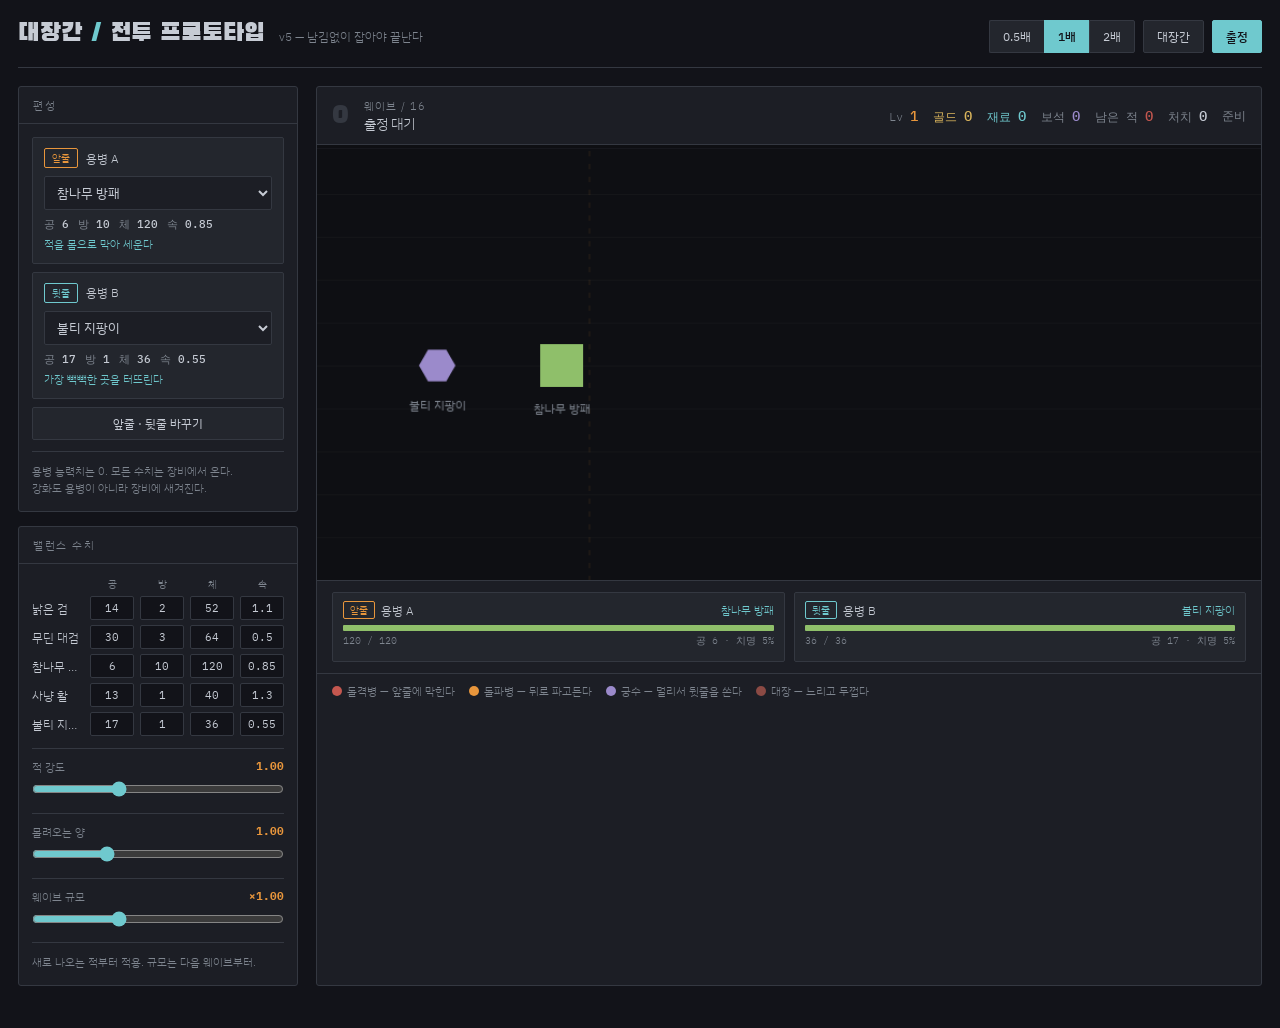
==== index.html @ 44322d77 "성장 구조 세 갈래 구현: 전투 중 레벨업 + 보석 + 영구 노드 트리 전투 중 레벨업 (DESIGN 4.1) - 적 처치 → 경험치. 레벨업 순간 멈추고 강화 카드 3택 + 골드" ====
<!DOCTYPE html>
<html lang="ko">
<head>
<meta charset="UTF-8">
<meta name="viewport" content="width=device-width, initial-scale=1.0">
<title>대장간 — 전투 프로토타입 v5</title>
<link rel="preconnect" href="https://fonts.googleapis.com">
<link rel="preconnect" href="https://fonts.gstatic.com" crossorigin>
<link href="https://fonts.googleapis.com/css2?family=Black+Han+Sans&family=IBM+Plex+Sans+KR:wght@300;400;500;600&family=IBM+Plex+Mono:wght@400;500;600&display=swap" rel="stylesheet">
<link rel="stylesheet" href="style.css">
</head>
<body>
<div class="shell">

<header>
  <h1>대장간 <em>/</em> 전투 프로토타입</h1>
  <span class="tagline">v5 — 남김없이 잡아야 끝난다</span>
  <div class="head-actions">
    <div class="seg" id="speedSeg">
      <button data-sp="0.5">0.5배</button>
      <button data-sp="1" class="on">1배</button>
      <button data-sp="2">2배</button>
    </div>
    <button id="metaBtn">대장간</button>
    <button id="startBtn" class="primary">출정</button>
  </div>
</header>

<main>
  <div>
    <div class="panel" style="margin-bottom:14px">
      <div class="panel-hd">편성</div>
      <div class="panel-bd">
        <div id="mercList"></div>
        <button class="swap-btn" id="swapBtn">앞줄 · 뒷줄 바꾸기</button>
        <p class="note">용병 능력치는 0. 모든 수치는 장비에서 온다.<br>
          강화도 용병이 아니라 장비에 새겨진다.</p>
      </div>
    </div>
    <div class="panel">
      <div class="panel-hd">밸런스 수치</div>
      <div class="panel-bd">
        <div class="bal-grid" id="balGrid"></div>
        <div class="slider-row">
          <label>적 강도 <b id="foeMulLbl">1.00</b></label>
          <input type="range" id="foeMul" min="0.4" max="2.2" step="0.05" value="1">
        </div>
        <div class="slider-row">
          <label>몰려오는 양 <b id="rateLbl">1.00</b></label>
          <input type="range" id="rate" min="0.4" max="2.5" step="0.05" value="1">
        </div>
        <div class="slider-row">
          <label>웨이브 규모 <b id="sizeLbl">×1.00</b></label>
          <input type="range" id="wsize" min="0.5" max="2" step="0.05" value="1">
        </div>
        <p class="note">새로 나오는 적부터 적용. 규모는 다음 웨이브부터.</p>
      </div>
    </div>
  </div>

  <div class="panel arena" id="arena">
    <div class="hud">
      <div class="wave-num" id="waveNum">0</div>
      <div>
        <div class="hud-meta">웨이브 / 16</div>
        <div class="hud-title" id="waveTitle">출정 대기</div>
      </div>
      <div class="hud-right">
        <div class="hud-stat">Lv <b id="lvTxt" style="color:var(--heat)">1</b></div>
        <div class="hud-stat g">골드 <b id="goldTxt" style="color:var(--gold)">0</b></div>
        <div class="hud-stat m">재료 <b id="matTxt" style="color:var(--quench)">0</b></div>
        <div class="hud-stat">보석 <b id="gemTxt" style="color:var(--violet)">0</b></div>
        <div class="hud-stat">남은 적 <b id="aliveTxt" style="color:var(--blood)">0</b></div>
        <div class="hud-stat">처치 <b id="killTxt">0</b></div>
        <div class="hud-stat" id="statusTxt">준비</div>
      </div>
    </div>
    <div class="timebar"><i id="timeFill"></i></div>
    <div class="xpbar"><i id="xpFill"></i></div>
    <div class="canvas-wrap"><canvas id="cv" width="880" height="400"></canvas></div>
    <div class="crew" id="crew"></div>
    <div class="legend">
      <span class="lg"><i class="dot" style="background:#C4574F"></i>돌격병 — 앞줄에 막힌다</span>
      <span class="lg"><i class="dot" style="background:#E8963C"></i>돌파병 — 뒤로 파고든다</span>
      <span class="lg"><i class="dot" style="background:#9B8ACB"></i>궁수 — 멀리서 뒷줄을 쏜다</span>
      <span class="lg"><i class="dot" style="background:#8B4A44"></i>대장 — 느리고 두껍다</span>
    </div>
  </div>
</main>
</div>

<!-- ES 모듈이 아니라 일반 스크립트 나열이다. file://로 바로 열어도 돌아가게 하기 위함.
     전역 공유 상태는 state.js 한 곳에만 둔다. 로드 순서: 데이터 → 상태 → 전투 → 렌더 → UI → 메인 -->
<script src="data/equipment.js"></script>
<script src="data/foes.js"></script>
<script src="data/upgrades.js"></script>
<script src="data/waves.js"></script>
<script src="data/gems.js"></script>
<script src="data/nodes.js"></script>
<script src="state.js"></script>
<script src="meta.js"></script>
<script src="combat/units.js"></script>
<script src="combat/loot.js"></script>
<script src="combat/damage.js"></script>
<script src="combat/actions.js"></script>
<script src="combat/wave.js"></script>
<script src="render/fx.js"></script>
<script src="render/draw.js"></script>
<script src="ui/loadout.js"></script>
<script src="ui/balance.js"></script>
<script src="ui/crew.js"></script>
<script src="ui/forge.js"></script>
<script src="ui/levelup.js"></script>
<script src="ui/meta.js"></script>
<script src="main.js"></script>
</body>
</html>
---- style.css ----
:root{
  --forge:#121319;--slate:#1C1E25;--panel:#23262D;--edge:#343841;
  --steel:#C6CBD4;--dim:#7E858F;
  --quench:#6FC9CE;--heat:#E8963C;--blood:#C4574F;--ok:#8FBF6A;--violet:#9B8ACB;--gold:#D9B45C;
}
*{box-sizing:border-box;margin:0;padding:0}
body{background:var(--forge);color:var(--steel);font-family:'IBM Plex Sans KR',sans-serif;
  font-weight:300;font-size:14px;-webkit-font-smoothing:antialiased}
.shell{max-width:1320px;margin:0 auto;padding:18px 18px 24px;display:flex;flex-direction:column;min-height:100vh}
header{display:flex;align-items:baseline;gap:14px;flex-wrap:wrap;padding-bottom:14px;border-bottom:1px solid var(--edge)}
h1{font-family:'Black Han Sans',sans-serif;font-size:25px;font-weight:400}
h1 em{font-style:normal;color:var(--quench)}
.tagline{font-size:12px;color:var(--dim)}
.head-actions{margin-left:auto;display:flex;gap:8px;align-items:center;flex-wrap:wrap}

button{font-family:'IBM Plex Sans KR',sans-serif;font-size:12px;background:var(--panel);color:var(--steel);
  border:1px solid var(--edge);border-radius:2px;padding:7px 13px;cursor:pointer;transition:.12s}
button:hover:not(:disabled){background:var(--edge)}
button:focus-visible{outline:2px solid var(--quench);outline-offset:2px}
button.on,button.primary{background:var(--quench);border-color:var(--quench);color:var(--forge);font-weight:500}
button.primary:hover:not(:disabled){background:#8AD9DD}
button:disabled{opacity:.3;cursor:not-allowed}
.seg{display:flex}
.seg button{border-radius:0;border-right-width:0}
.seg button:first-child{border-radius:2px 0 0 2px}
.seg button:last-child{border-radius:0 2px 2px 0;border-right-width:1px}

main{display:grid;grid-template-columns:280px 1fr;gap:18px;padding:18px 0;flex:1}
@media(max-width:980px){main{grid-template-columns:1fr}}
.panel{background:var(--slate);border:1px solid var(--edge);border-radius:3px}
.panel-hd{padding:10px 14px;border-bottom:1px solid var(--edge);font-size:11px;letter-spacing:.14em;
  color:var(--dim);text-transform:uppercase;display:flex;align-items:center;gap:8px}
.panel-bd{padding:13px}

.merc-row{border:1px solid var(--edge);border-radius:2px;background:var(--panel);padding:10px 11px;margin-bottom:8px}
.merc-top{display:flex;align-items:center;gap:8px;margin-bottom:8px;font-size:12px}
.rowtag{font-size:10px;padding:2px 7px;border-radius:2px;border:1px solid var(--edge);color:var(--dim)}
.rowtag.front{border-color:var(--heat);color:var(--heat)}
.rowtag.back{border-color:var(--quench);color:var(--quench)}
select{width:100%;background:var(--slate);color:var(--steel);border:1px solid var(--edge);border-radius:2px;
  padding:6px 8px;font-family:inherit;font-size:12.5px;cursor:pointer}
.derived{display:flex;gap:9px;margin-top:7px;font-size:11px;color:var(--dim);font-family:'IBM Plex Mono',monospace;flex-wrap:wrap}
.derived b{color:var(--steel);font-weight:500}
.trait-note{font-size:11px;color:var(--quench);margin-top:5px;line-height:1.45}
.warn-note{font-size:11px;color:var(--heat);margin-top:5px;line-height:1.45}
.note{font-size:11px;color:var(--dim);line-height:1.6;margin-top:11px;padding-top:11px;border-top:1px solid var(--edge)}
.swap-btn{width:100%}

.bal-grid{display:grid;grid-template-columns:1fr auto auto auto auto;gap:5px 6px;align-items:center;font-size:11px}
.bal-grid .hd{color:var(--dim);font-size:10px;text-align:center}
.bal-grid .nm{font-size:11.5px;white-space:nowrap;overflow:hidden;text-overflow:ellipsis}
.bal-grid input{width:44px;background:var(--forge);color:var(--steel);border:1px solid var(--edge);
  border-radius:2px;padding:4px 2px;text-align:center;font-family:'IBM Plex Mono',monospace;font-size:11px}
.slider-row{margin-top:12px;padding-top:10px;border-top:1px solid var(--edge)}
.slider-row label{display:flex;justify-content:space-between;font-size:11px;color:var(--dim);margin-bottom:6px}
.slider-row label b{color:var(--heat);font-family:'IBM Plex Mono',monospace}
input[type=range]{width:100%;accent-color:var(--quench)}

/* arena */
.arena{position:relative;display:flex;flex-direction:column}
.hud{display:flex;align-items:center;gap:15px;padding:11px 15px;border-bottom:1px solid var(--edge);flex-wrap:wrap}
.wave-num{font-family:'Black Han Sans',sans-serif;font-size:28px;line-height:.9;color:var(--edge)}
.wave-num.live{color:var(--heat)}
.hud-meta{font-size:10.5px;color:var(--dim);letter-spacing:.1em;text-transform:uppercase}
.hud-title{font-size:13.5px}
.hud-stat{font-family:'IBM Plex Mono',monospace;font-size:11.5px;color:var(--dim);white-space:nowrap}
.hud-stat b{color:var(--steel);font-weight:500;font-size:14px}
.hud-right{margin-left:auto;display:flex;gap:15px;align-items:center;flex-wrap:wrap}
.timebar{height:3px;background:#0E0F13}
.timebar i{display:block;height:100%;background:var(--heat);width:0}
.canvas-wrap{position:relative;background:#0E0F13}
canvas{display:block;width:100%;height:auto}

.crew{display:flex;gap:9px;padding:11px 15px;border-top:1px solid var(--edge);flex-wrap:wrap}
.cw{flex:1;min-width:158px;border:1px solid var(--edge);border-radius:2px;padding:8px 10px;background:var(--panel)}
.cw-top{display:flex;align-items:center;gap:6px;font-size:11.5px;margin-bottom:6px}
.cw-tag{font-size:9.5px;padding:1px 6px;border-radius:2px;border:1px solid var(--edge);color:var(--dim)}
.cw-tag.front{border-color:var(--heat);color:var(--heat)}
.cw-tag.back{border-color:var(--quench);color:var(--quench)}
.cw-eq{margin-left:auto;color:var(--quench);font-size:10.5px}
.cw-hp{height:6px;background:#0E0F13;border-radius:1px;overflow:hidden}
.cw-hp i{display:block;height:100%;background:var(--ok);width:100%;transition:width .15s}
.cw-hp i.hot{background:var(--heat)}
.cw-num{font-family:'IBM Plex Mono',monospace;font-size:10px;color:var(--dim);margin-top:3px;
  display:flex;justify-content:space-between}
.cw-mods{margin-top:5px;display:flex;flex-wrap:wrap;gap:3px}
.mod{font-size:9.5px;padding:1px 5px;border-radius:2px;background:#2E323B;color:var(--dim)}

/* forge overlay */
.overlay{position:absolute;inset:0;background:rgba(15,16,21,.96);z-index:20;
  display:flex;flex-direction:column;align-items:center;justify-content:center;gap:16px;padding:22px}
.ov-eyebrow{font-size:11px;letter-spacing:.2em;color:var(--heat);text-transform:uppercase}
.ov-title{font-family:'Black Han Sans',sans-serif;font-size:30px}
.ov-sub{font-size:12px;color:var(--dim);text-align:center;max-width:420px;line-height:1.7;margin-top:-8px}
.cards{display:flex;gap:12px;flex-wrap:wrap;justify-content:center}
.card{width:200px;background:var(--panel);border:1px solid var(--edge);border-radius:3px;
  padding:14px;cursor:pointer;text-align:left;transition:.13s;display:flex;flex-direction:column;gap:7px}
.card:hover{border-color:var(--quench);background:#2A2E36;transform:translateY(-2px)}
.card .target{font-size:10px;letter-spacing:.08em;color:var(--heat);text-transform:uppercase}
.card .cname{font-size:14.5px;color:var(--steel)}
.card .cdesc{font-size:11.5px;color:var(--dim);line-height:1.55}
.card .crar{font-size:10px;margin-top:auto;padding-top:6px;border-top:1px solid var(--edge);color:var(--dim)}
.card.rare{border-color:#4A5560}
.card.rare .cname{color:var(--quench)}
.card.epic{border-color:#5A4A6B}
.card.epic .cname{color:var(--violet)}
.ov-row{display:flex;gap:9px;align-items:center;flex-wrap:wrap;justify-content:center}
.purse{display:flex;gap:14px;font-family:'IBM Plex Mono',monospace;font-size:12.5px}
.purse b{font-weight:600}
.g{color:var(--gold)} .m{color:var(--quench)}
.big{font-family:'Black Han Sans',sans-serif;font-size:42px}
.big.win{color:var(--quench)} .big.lose{color:var(--blood)}
.loot{font-family:'IBM Plex Mono',monospace;font-size:12px;color:var(--heat)}

.lvtag{font-size:10.5px;color:var(--heat);font-family:'IBM Plex Mono',monospace}
.pips{display:flex;gap:4px}
.pip{width:15px;height:4px;border-radius:1px;background:#3A3E47;display:block}
.pip.on{background:var(--heat)}
.pip.next{background:var(--quench);box-shadow:0 0 6px rgba(111,201,206,.5)}
.card.rare .pip.on{background:var(--quench)}
.card.epic .pip.on{background:var(--violet)}
.legend{display:flex;gap:14px;flex-wrap:wrap;padding:9px 15px;border-top:1px solid var(--edge);font-size:10.5px;color:var(--dim)}
.lg{display:flex;align-items:center;gap:5px}
.dot{width:10px;height:10px;border-radius:50%}

/* 경험치 바 */
.xpbar{height:3px;background:#0E0F13;border-top:1px solid #16171D}
.xpbar i{display:block;height:100%;background:var(--quench);width:0}

/* 보석 장착 (웨이브 사이 정비) */
.forge-body{display:flex;flex-direction:column;gap:12px;align-items:center;max-width:720px}
.sock-row{display:flex;gap:7px;align-items:center;flex-wrap:wrap;justify-content:center}
.sock-name{font-size:12px;color:var(--steel);min-width:150px;text-align:right}
.slotbtn{width:34px;height:34px;border-radius:3px;border:1px dashed var(--edge);background:#191B21;
  cursor:pointer;display:flex;align-items:center;justify-content:center;font-size:11px;color:var(--dim);padding:0}
.slotbtn.filled{border-style:solid;background:#1E2027}
.gem-inv{display:flex;gap:6px;flex-wrap:wrap;justify-content:center;max-width:660px}
.gemchip{display:inline-flex;align-items:center;gap:5px;border:1px solid var(--edge);background:var(--panel);
  border-radius:2px;padding:4px 8px;font-size:11px;cursor:pointer}
.gemchip.sel{outline:2px solid var(--quench)}
.gemchip .dot2{width:9px;height:9px;border-radius:50%;flex:none}
.gemchip .cnt{color:var(--dim);font-family:'IBM Plex Mono',monospace;font-size:10px}
.gemchip button{padding:1px 7px;font-size:10px}
.forge-hint{font-size:11px;color:var(--dim);text-align:center;line-height:1.6}

/* 대장간 — 영구 노드 트리 */
.meta-wrap{display:flex;flex-direction:column;gap:10px;max-height:62vh;overflow:auto;width:min(680px,92%)}
.meta-weap{border:1px solid var(--edge);border-radius:3px;background:var(--panel);padding:10px 12px}
.meta-weap h3{font-size:13px;margin-bottom:7px;color:var(--quench);font-weight:500}
.node-row{display:flex;align-items:center;gap:10px;font-size:11.5px;padding:3px 0}
.node-row .nn{min-width:96px}
.node-row .ne{color:var(--dim);flex:1}
.node-row button{padding:2px 10px;font-size:11px;min-width:52px}
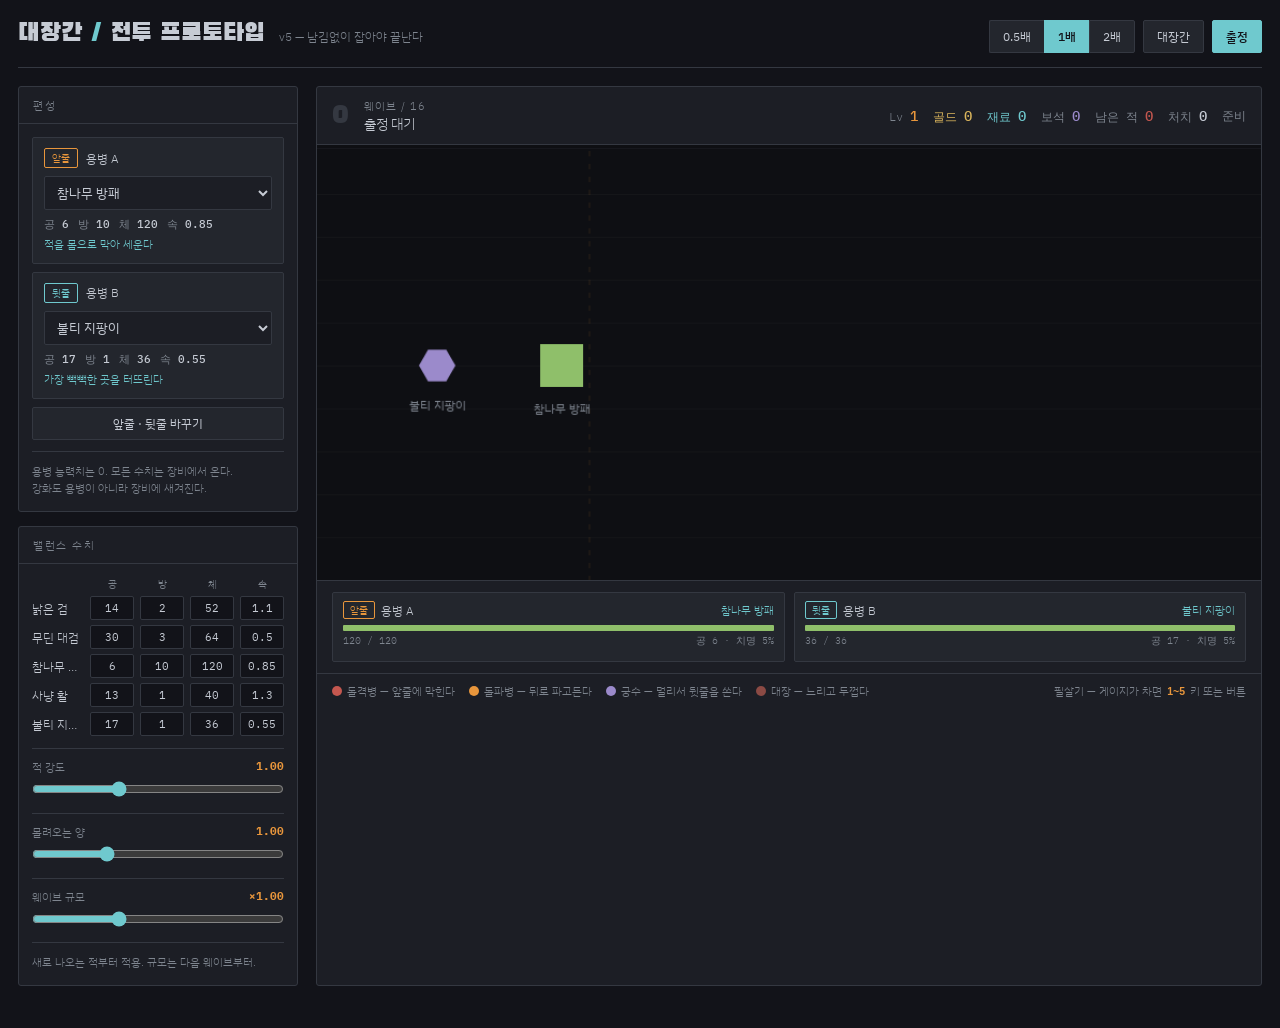
==== commit 1cf1c2f6: "필살기 수동 발동(키 1~5) + 회수 시너지 3장 (DESIGN 4.1.2) 수동 발동: - 게이지가 차면 자동 시전 대신 차서 기다린다. 키 1~5 또는 부대 카드 버튼으로 발" ====
--- a/index.html
+++ b/index.html
@@ -84,6 +84,7 @@
       <span class="lg"><i class="dot" style="background:#E8963C"></i>돌파병 — 뒤로 파고든다</span>
       <span class="lg"><i class="dot" style="background:#9B8ACB"></i>궁수 — 멀리서 뒷줄을 쏜다</span>
       <span class="lg"><i class="dot" style="background:#8B4A44"></i>대장 — 느리고 두껍다</span>
+      <span class="lg" style="margin-left:auto">필살기 — 게이지가 차면 <b style="color:var(--heat)">1~5</b> 키 또는 버튼</span>
     </div>
   </div>
 </main>
@@ -97,10 +98,12 @@
 <script src="data/waves.js"></script>
 <script src="data/gems.js"></script>
 <script src="data/nodes.js"></script>
+<script src="data/status.js"></script>
 <script src="state.js"></script>
 <script src="meta.js"></script>
 <script src="combat/units.js"></script>
 <script src="combat/loot.js"></script>
+<script src="combat/status.js"></script>
 <script src="combat/damage.js"></script>
 <script src="combat/actions.js"></script>
 <script src="combat/wave.js"></script>
--- a/style.css
+++ b/style.css
@@ -85,6 +85,9 @@
   display:flex;justify-content:space-between}
 .cw-mods{margin-top:5px;display:flex;flex-wrap:wrap;gap:3px}
 .mod{font-size:9.5px;padding:1px 5px;border-radius:2px;background:#2E323B;color:var(--dim)}
+.ultbtn{width:100%;margin-top:6px;padding:3px 6px;font-size:10.5px}
+.ultbtn.ready{background:var(--heat);border-color:var(--heat);color:var(--forge);font-weight:500;
+  box-shadow:0 0 8px rgba(232,150,60,.4)}
 
 /* forge overlay */
 .overlay{position:absolute;inset:0;background:rgba(15,16,21,.96);z-index:20;
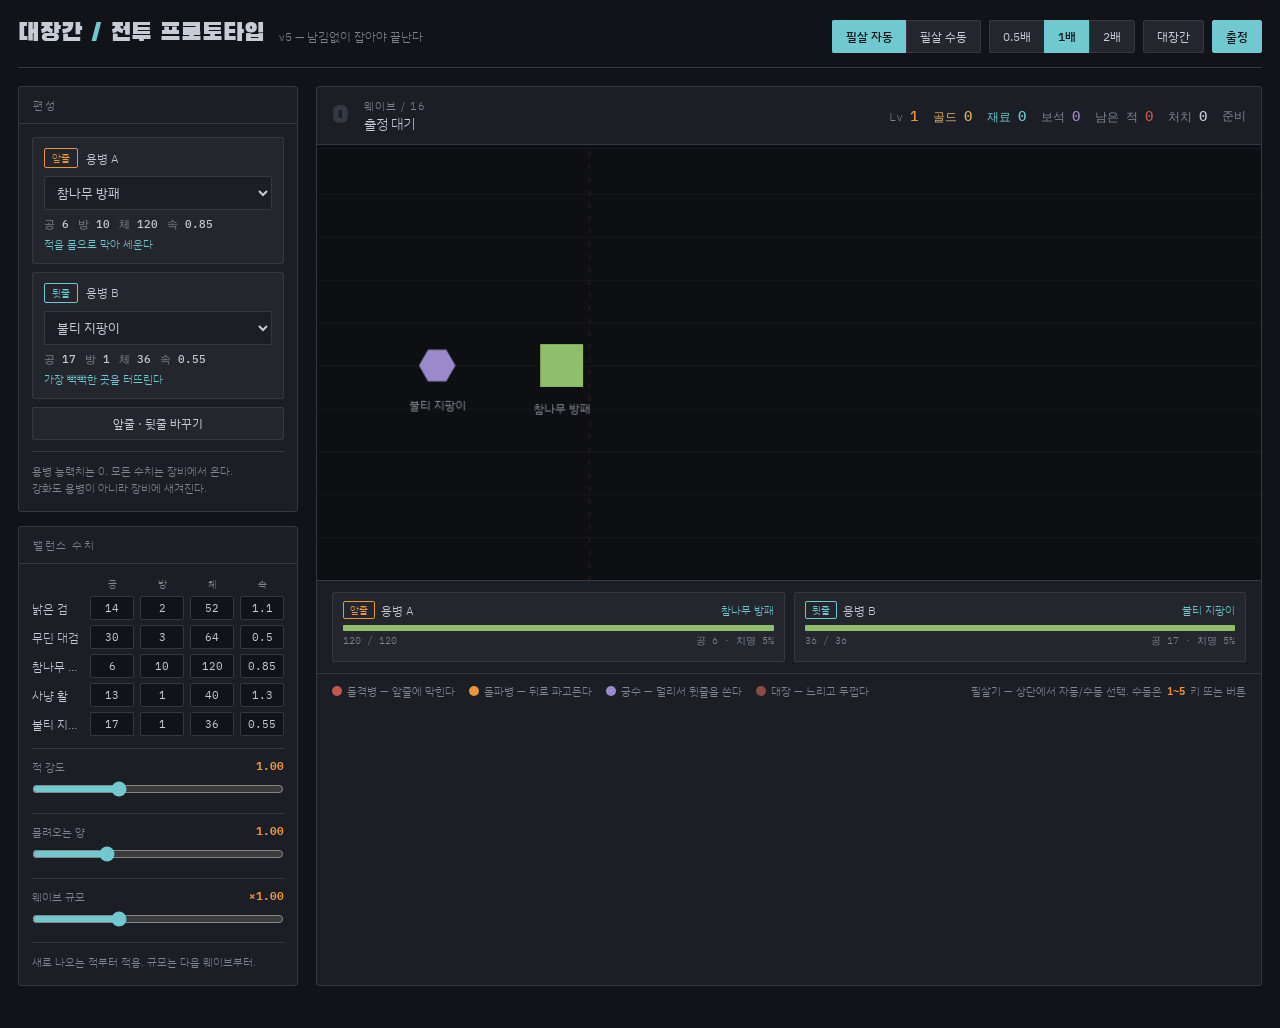
==== commit 280a38aa: "필살기 발동 방식을 옵션으로: 기본 자동, 토글로 수동 (DESIGN 4.1.2) 평소 자동사냥은 자동 시전으로 충분하고, 난이도가 오르면 수동으로 전환해 타이밍(적이 뭉쳤을 때," ====
--- a/index.html
+++ b/index.html
@@ -16,6 +16,10 @@
   <h1>대장간 <em>/</em> 전투 프로토타입</h1>
   <span class="tagline">v5 — 남김없이 잡아야 끝난다</span>
   <div class="head-actions">
+    <div class="seg" id="ultSeg" title="필살기 발동 방식">
+      <button data-um="auto">필살 자동</button>
+      <button data-um="manual">필살 수동</button>
+    </div>
     <div class="seg" id="speedSeg">
       <button data-sp="0.5">0.5배</button>
       <button data-sp="1" class="on">1배</button>
@@ -84,7 +88,7 @@
       <span class="lg"><i class="dot" style="background:#E8963C"></i>돌파병 — 뒤로 파고든다</span>
       <span class="lg"><i class="dot" style="background:#9B8ACB"></i>궁수 — 멀리서 뒷줄을 쏜다</span>
       <span class="lg"><i class="dot" style="background:#8B4A44"></i>대장 — 느리고 두껍다</span>
-      <span class="lg" style="margin-left:auto">필살기 — 게이지가 차면 <b style="color:var(--heat)">1~5</b> 키 또는 버튼</span>
+      <span class="lg" style="margin-left:auto">필살기 — 상단에서 자동/수동 선택. 수동은 <b style="color:var(--heat)">1~5</b> 키 또는 버튼</span>
     </div>
   </div>
 </main>
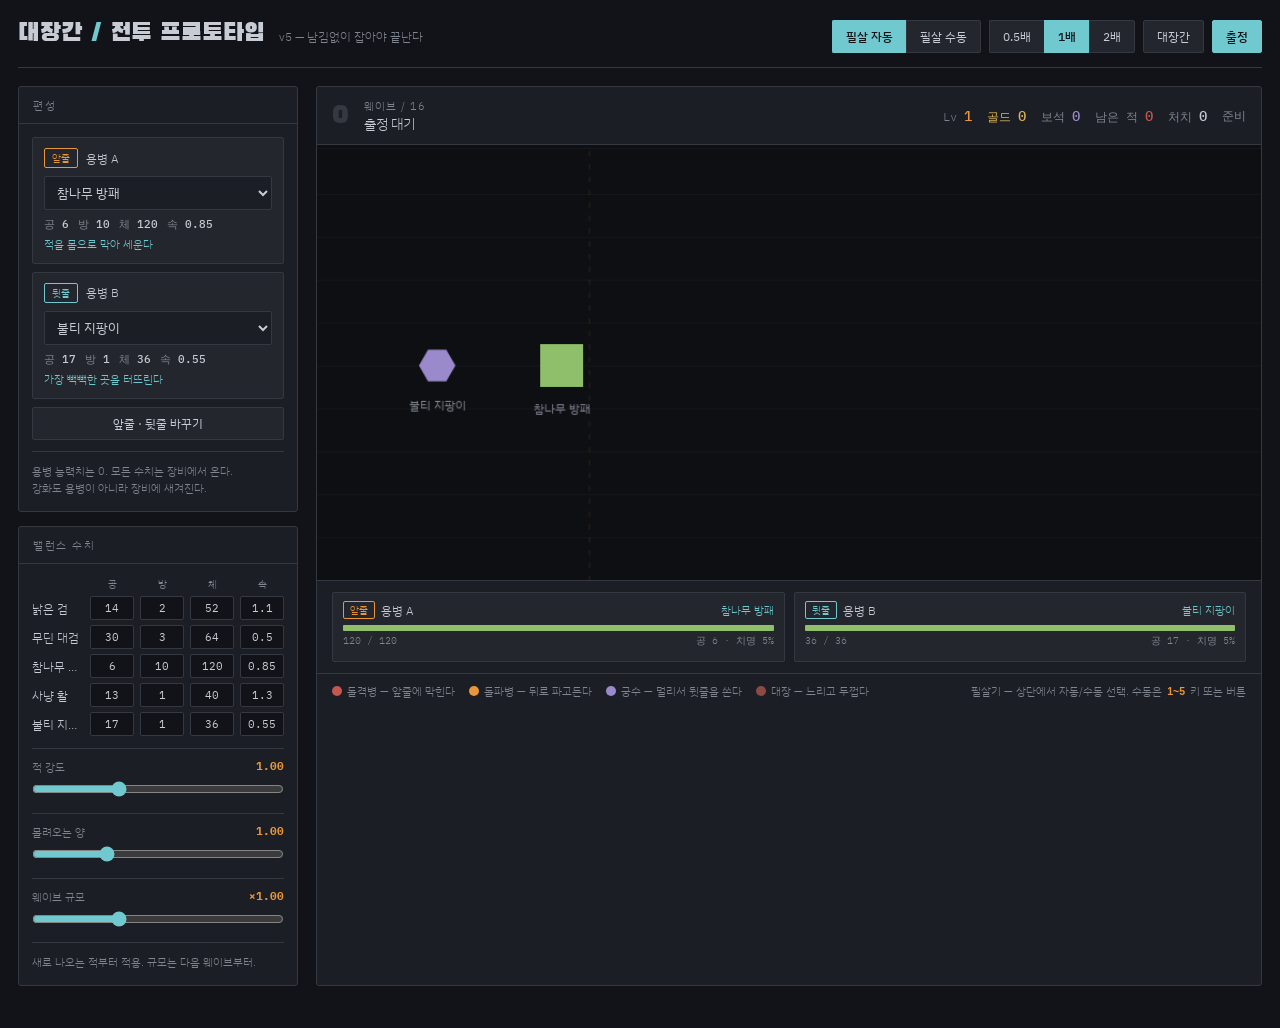
==== commit ae4b1808: "3택 회귀 + 웨이브 연장(28→36) + 보석 드랍 4%→3% + 재료 획득 제거 플레이 검증 결과 반영 (DESIGN 6.7): - 레벨업 카드 5~6장 이질 비교는 실제로 피" ====
--- a/index.html
+++ b/index.html
@@ -72,7 +72,6 @@
       <div class="hud-right">
         <div class="hud-stat">Lv <b id="lvTxt" style="color:var(--heat)">1</b></div>
         <div class="hud-stat g">골드 <b id="goldTxt" style="color:var(--gold)">0</b></div>
-        <div class="hud-stat m">재료 <b id="matTxt" style="color:var(--quench)">0</b></div>
         <div class="hud-stat">보석 <b id="gemTxt" style="color:var(--violet)">0</b></div>
         <div class="hud-stat">남은 적 <b id="aliveTxt" style="color:var(--blood)">0</b></div>
         <div class="hud-stat">처치 <b id="killTxt">0</b></div>
--- a/style.css
+++ b/style.css
@@ -144,6 +144,7 @@
 .gemchip .dot2{width:9px;height:9px;border-radius:50%;flex:none}
 .gemchip .cnt{color:var(--dim);font-family:'IBM Plex Mono',monospace;font-size:10px}
 .gemchip button{padding:1px 7px;font-size:10px}
+#mergeAllBtn{padding:4px 10px;font-size:11px}
 .forge-hint{font-size:11px;color:var(--dim);text-align:center;line-height:1.6}
 
 /* 대장간 — 영구 노드 트리 */
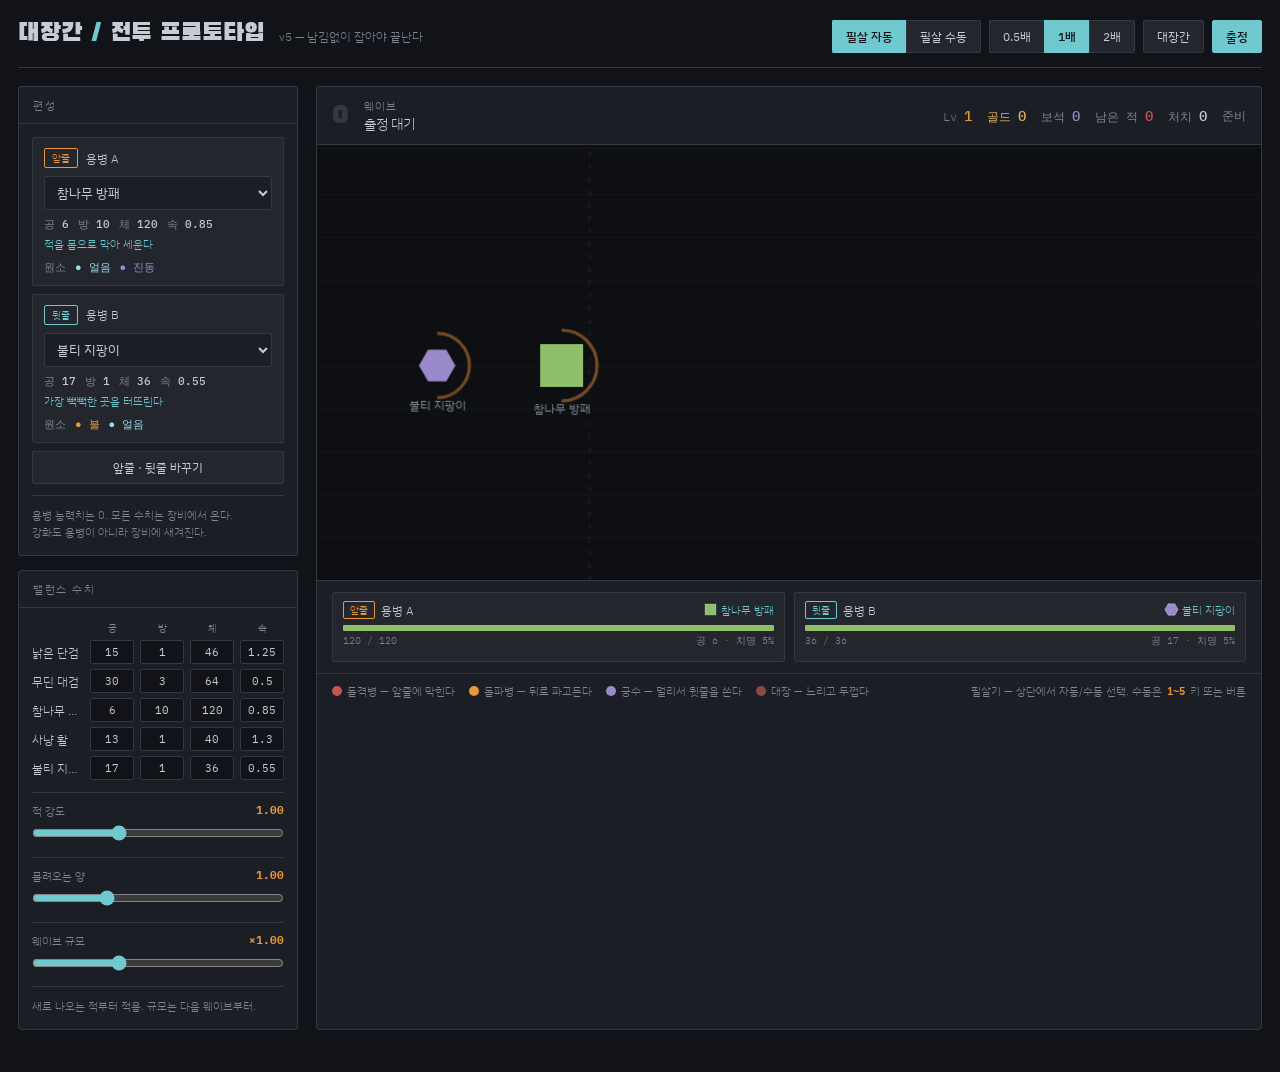
==== commit 52d525d4: "무한 웨이브 확정: 상한 제거 + 귀환·최고 기록, 체력 복리 +15% -> +18% (DESIGN 3.7, 8.2) - 웨이브 상한(16) 제거 — 런의 끝은 전멸 또는 정비 화" ====
--- a/index.html
+++ b/index.html
@@ -66,7 +66,7 @@
     <div class="hud">
       <div class="wave-num" id="waveNum">0</div>
       <div>
-        <div class="hud-meta">웨이브 / 16</div>
+        <div class="hud-meta" id="waveMeta">웨이브</div>
         <div class="hud-title" id="waveTitle">출정 대기</div>
       </div>
       <div class="hud-right">
--- a/style.css
+++ b/style.css
@@ -98,15 +98,27 @@
 .cards{display:flex;gap:12px;flex-wrap:wrap;justify-content:center}
 .card{width:200px;background:var(--panel);border:1px solid var(--edge);border-radius:3px;
   padding:14px;cursor:pointer;text-align:left;transition:.13s;display:flex;flex-direction:column;gap:7px}
-.card:hover{border-color:var(--quench);background:#2A2E36;transform:translateY(-2px)}
-.card .target{font-size:10px;letter-spacing:.08em;color:var(--heat);text-transform:uppercase}
+.card:hover{background:#2A2E36;transform:translateY(-2px)}
+.card .target{font-size:10px;letter-spacing:.08em;color:var(--heat);text-transform:uppercase;
+  display:flex;align-items:center;gap:5px}
 .card .cname{font-size:14.5px;color:var(--steel)}
 .card .cdesc{font-size:11.5px;color:var(--dim);line-height:1.55}
 .card .crar{font-size:10px;margin-top:auto;padding-top:6px;border-top:1px solid var(--edge);color:var(--dim)}
-.card.rare{border-color:#4A5560}
+/* 희귀도 테두리 — 일반 회색 / 희귀 청록 / 전설 보라 (호버는 테두리를 건드리지 않는다) */
+.card.rare{border-color:var(--quench);
+  box-shadow:0 0 0 1px rgba(111,201,206,.22),0 0 12px rgba(111,201,206,.14)}
 .card.rare .cname{color:var(--quench)}
-.card.epic{border-color:#5A4A6B}
+.card.epic{border-color:var(--violet);
+  box-shadow:0 0 0 1px rgba(155,138,203,.28),0 0 14px rgba(155,138,203,.2)}
 .card.epic .cname{color:var(--violet)}
+.card.gold{border-color:var(--gold);
+  box-shadow:0 0 0 1px rgba(217,180,92,.35),0 0 18px rgba(217,180,92,.28)}
+.card.gold .cname{color:var(--gold)}
+.card.gold .pip.on{background:var(--gold)}
+
+/* 무기 문양 아이콘 */
+.wicon{display:inline-flex;width:15px;height:15px;flex:none;vertical-align:-3px;margin-right:3px}
+.wicon svg{width:100%;height:100%}
 .ov-row{display:flex;gap:9px;align-items:center;flex-wrap:wrap;justify-content:center}
 .purse{display:flex;gap:14px;font-family:'IBM Plex Mono',monospace;font-size:12.5px}
 .purse b{font-weight:600}
@@ -146,11 +158,16 @@
 .gemchip button{padding:1px 7px;font-size:10px}
 #mergeAllBtn{padding:4px 10px;font-size:11px}
 .forge-hint{font-size:11px;color:var(--dim);text-align:center;line-height:1.6}
+.gemchip.final{border-color:var(--gold);box-shadow:0 0 8px rgba(217,180,92,.3)}
+.final-forge{border:1px solid var(--edge);border-radius:3px;background:#1A1C22;
+  padding:9px 12px;display:flex;flex-direction:column;gap:7px;align-items:center}
 
 /* 대장간 — 영구 노드 트리 */
 .meta-wrap{display:flex;flex-direction:column;gap:10px;max-height:62vh;overflow:auto;width:min(680px,92%)}
 .meta-weap{border:1px solid var(--edge);border-radius:3px;background:var(--panel);padding:10px 12px}
-.meta-weap h3{font-size:13px;margin-bottom:7px;color:var(--quench);font-weight:500}
+.meta-weap h3{font-size:13px;margin-bottom:7px;color:var(--quench);font-weight:500;
+  display:flex;align-items:center;justify-content:space-between;gap:8px}
+.meta-reset{padding:2px 8px;font-size:10px;color:var(--dim)}
 .node-row{display:flex;align-items:center;gap:10px;font-size:11.5px;padding:3px 0}
 .node-row .nn{min-width:96px}
 .node-row .ne{color:var(--dim);flex:1}
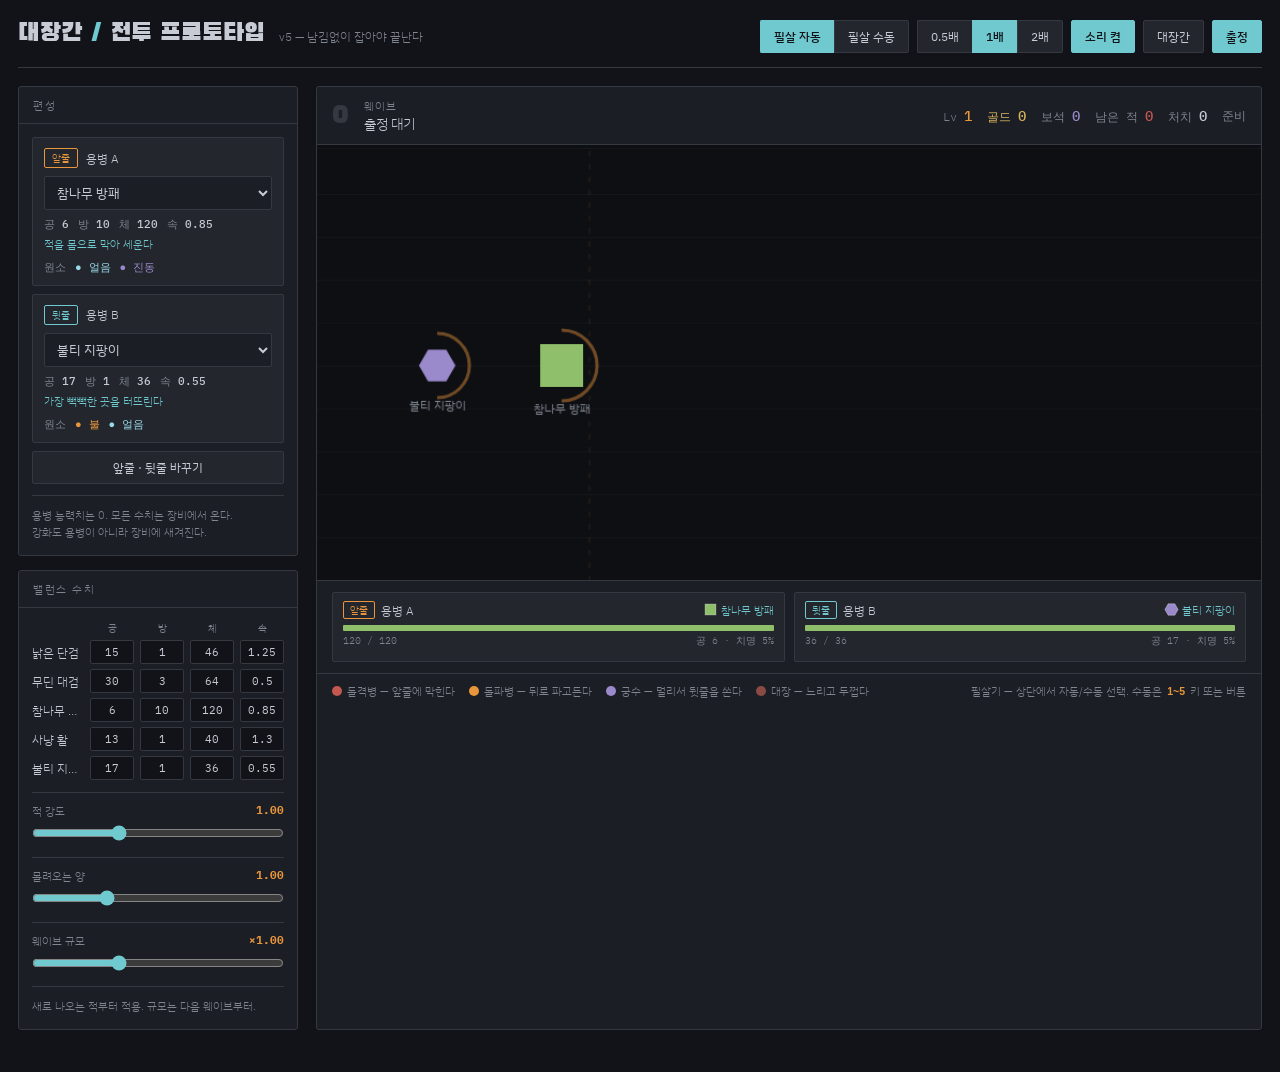
==== commit 79219c17: "합성 효과음 12종 — Web Audio, 에셋 파일 0개 (DESIGN 7.4 신설) - render/sound.js: 오실레이터+노이즈 실시간 합성. file:// 원칙 유지," ====
--- a/index.html
+++ b/index.html
@@ -25,6 +25,7 @@
       <button data-sp="1" class="on">1배</button>
       <button data-sp="2">2배</button>
     </div>
+    <button id="sndBtn" title="효과음 켜기/끄기">소리 켬</button>
     <button id="metaBtn">대장간</button>
     <button id="startBtn" class="primary">출정</button>
   </div>
@@ -111,6 +112,7 @@
 <script src="combat/actions.js"></script>
 <script src="combat/wave.js"></script>
 <script src="render/fx.js"></script>
+<script src="render/sound.js"></script>
 <script src="render/draw.js"></script>
 <script src="ui/loadout.js"></script>
 <script src="ui/balance.js"></script>
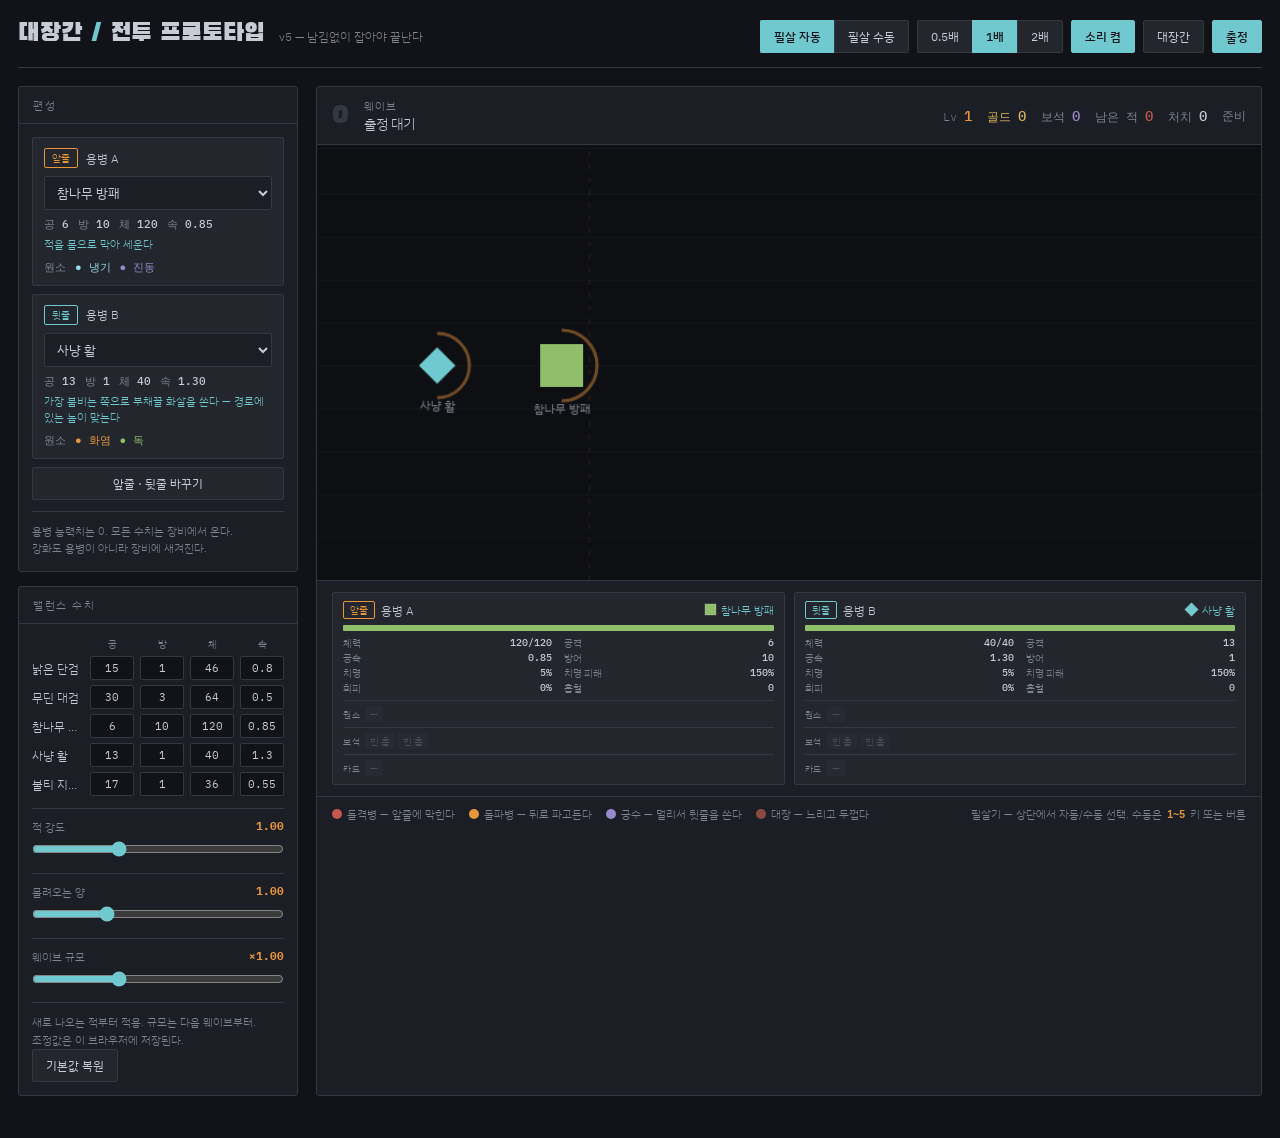
==== commit 6cdde1ba: "밸런스 조정값 localStorage 저장 + 기본값 복원 버튼 장비 수치·슬라이더 조정이 새로고침에 증발했다 — 이제 브라우저에 저장·복원. 주의: 저장된 오버라이드는 이후 패치" ====
--- a/index.html
+++ b/index.html
@@ -58,7 +58,9 @@
           <label>웨이브 규모 <b id="sizeLbl">×1.00</b></label>
           <input type="range" id="wsize" min="0.5" max="2" step="0.05" value="1">
         </div>
-        <p class="note">새로 나오는 적부터 적용. 규모는 다음 웨이브부터.</p>
+        <p class="note">새로 나오는 적부터 적용. 규모는 다음 웨이브부터.<br>
+          조정값은 이 브라우저에 저장된다.</p>
+        <button id="balReset">기본값 복원</button>
       </div>
     </div>
   </div>
--- a/style.css
+++ b/style.css
@@ -72,7 +72,7 @@
 canvas{display:block;width:100%;height:auto}
 
 .crew{display:flex;gap:9px;padding:11px 15px;border-top:1px solid var(--edge);flex-wrap:wrap}
-.cw{flex:1;min-width:158px;border:1px solid var(--edge);border-radius:2px;padding:8px 10px;background:var(--panel)}
+.cw{flex:1;min-width:196px;border:1px solid var(--edge);border-radius:2px;padding:8px 10px;background:var(--panel)}
 .cw-top{display:flex;align-items:center;gap:6px;font-size:11.5px;margin-bottom:6px}
 .cw-tag{font-size:9.5px;padding:1px 6px;border-radius:2px;border:1px solid var(--edge);color:var(--dim)}
 .cw-tag.front{border-color:var(--heat);color:var(--heat)}
@@ -83,7 +83,13 @@
 .cw-hp i.hot{background:var(--heat)}
 .cw-num{font-family:'IBM Plex Mono',monospace;font-size:10px;color:var(--dim);margin-top:3px;
   display:flex;justify-content:space-between}
-.cw-mods{margin-top:5px;display:flex;flex-wrap:wrap;gap:3px}
+.cw-stats{margin-top:5px;display:grid;grid-template-columns:1fr 1fr;gap:1px 12px;
+  font-size:10px;color:var(--dim)}
+.cw-stats span{display:flex;justify-content:space-between;gap:6px}
+.cw-stats b{color:var(--steel);font-family:'IBM Plex Mono',monospace;font-weight:500}
+.cw-sec{margin-top:5px;padding-top:5px;border-top:1px solid var(--edge);
+  display:flex;flex-wrap:wrap;gap:3px;align-items:center}
+.sec-lb{font-size:9px;color:var(--dim);letter-spacing:.5px;margin-right:2px}
 .mod{font-size:9.5px;padding:1px 5px;border-radius:2px;background:#2E323B;color:var(--dim)}
 .ultbtn{width:100%;margin-top:6px;padding:3px 6px;font-size:10.5px}
 .ultbtn.ready{background:var(--heat);border-color:var(--heat);color:var(--forge);font-weight:500;
@@ -128,6 +134,8 @@
 .loot{font-family:'IBM Plex Mono',monospace;font-size:12px;color:var(--heat)}
 
 .lvtag{font-size:10.5px;color:var(--heat);font-family:'IBM Plex Mono',monospace}
+.when-tag{font-size:9px;color:var(--dim);border:1px solid var(--edge);border-radius:2px;
+  padding:1px 5px;margin-left:5px;vertical-align:2px;letter-spacing:.5px}
 .pips{display:flex;gap:4px}
 .pip{width:15px;height:4px;border-radius:1px;background:#3A3E47;display:block}
 .pip.on{background:var(--heat)}
@@ -144,12 +152,29 @@
 
 /* 보석 장착 (웨이브 사이 정비) */
 .forge-body{display:flex;flex-direction:column;gap:12px;align-items:center;max-width:720px}
-.sock-row{display:flex;gap:7px;align-items:center;flex-wrap:wrap;justify-content:center}
+.sock-row{display:flex;flex-direction:column;gap:3px;align-items:center}
+.sock-top{display:flex;gap:7px;align-items:center;flex-wrap:wrap;justify-content:center}
 .sock-name{font-size:12px;color:var(--steel);min-width:150px;text-align:right}
+.sock-stats{font-size:10px;color:var(--dim);font-family:'IBM Plex Mono',monospace}
+.sock-elem{font-size:10px}
+.sock-prev{font-size:10px;color:var(--ok)}
 .slotbtn{width:34px;height:34px;border-radius:3px;border:1px dashed var(--edge);background:#191B21;
   cursor:pointer;display:flex;align-items:center;justify-content:center;font-size:11px;color:var(--dim);padding:0}
 .slotbtn.filled{border-style:solid;background:#1E2027}
+.slotbtn.elem{border-style:double;border-width:3px}   /* 1번 홈 = 원소 홈 (DESIGN 4.2) */
 .gem-inv{display:flex;gap:6px;flex-wrap:wrap;justify-content:center;max-width:660px}
+/* 보석 인벤토리 — 종류별 세로 컬럼, 등급별 보유량이 한눈에 (2026-08-21) */
+.gem-cols{display:flex;justify-content:center;flex-wrap:wrap;max-width:680px;text-align:left}
+.gem-col{padding:2px 12px;border-left:1px solid var(--edge);min-width:96px}
+.gem-col:first-child{border-left:0}
+.gc-hd{display:flex;align-items:center;gap:5px;font-size:11px;margin-bottom:3px}
+.gc-row{display:flex;align-items:center;gap:7px;padding:2px 5px;font-size:11px;cursor:pointer;border-radius:2px}
+.gc-row:hover{background:var(--edge)}
+.gc-row.sel{outline:2px solid var(--quench)}
+.gc-row.final{box-shadow:0 0 7px rgba(217,180,92,.35)}
+.gc-row b{font-weight:500;font-family:'IBM Plex Mono',monospace}
+.gc-row .cnt{color:var(--dim);font-family:'IBM Plex Mono',monospace;font-size:10px}
+.gc-row button{padding:0 6px;font-size:9.5px;margin-left:auto}
 .gemchip{display:inline-flex;align-items:center;gap:5px;border:1px solid var(--edge);background:var(--panel);
   border-radius:2px;padding:4px 8px;font-size:11px;cursor:pointer}
 .gemchip.sel{outline:2px solid var(--quench)}
